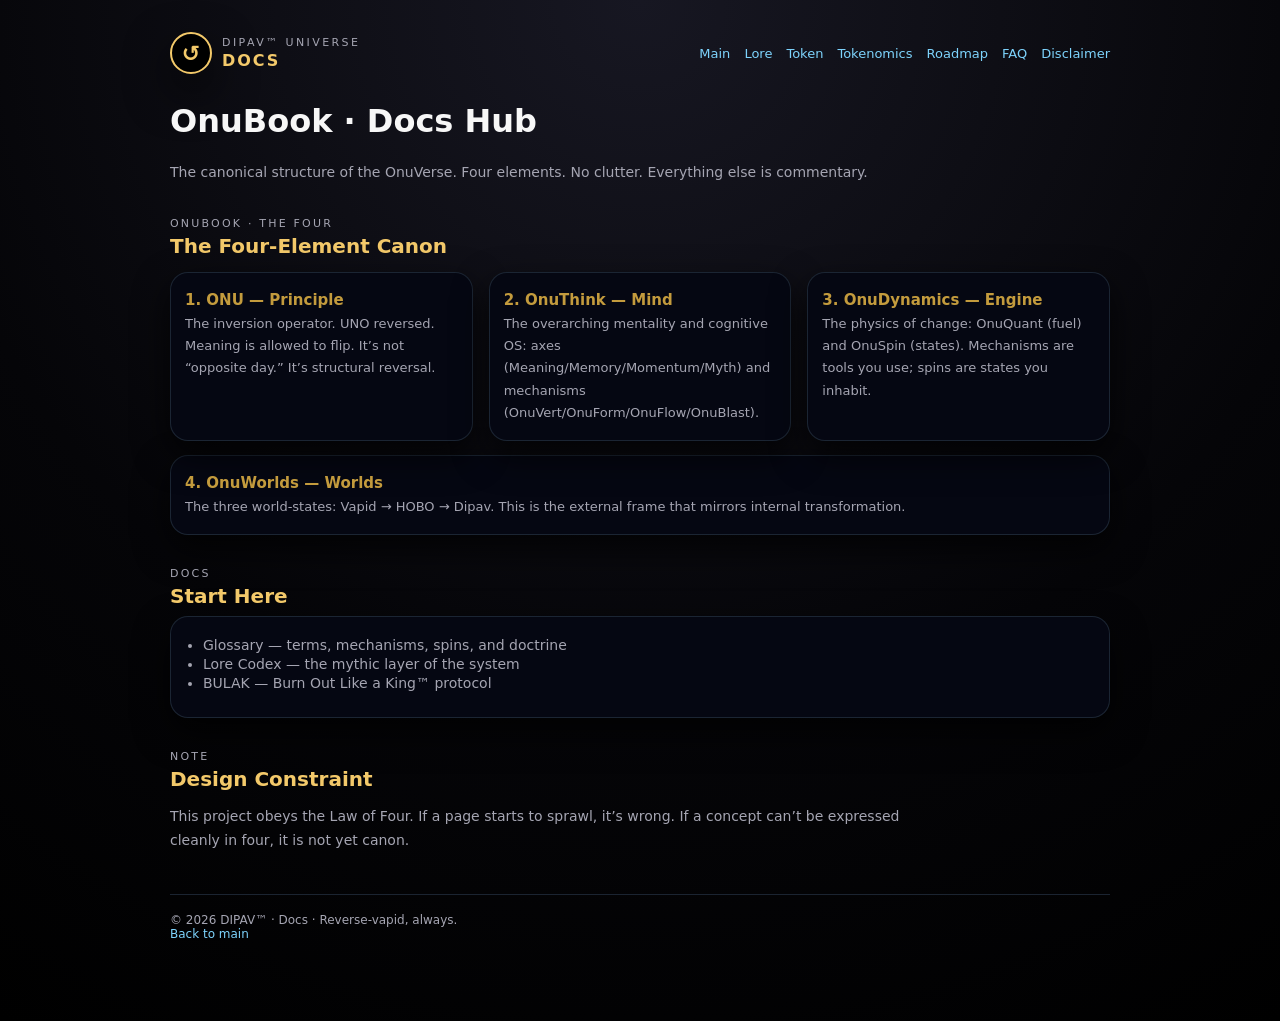
==== docs/index.html @ d59be0e9 "Create docs index.html" ====
<!DOCTYPE html>
<html lang="en">
<head>
  <meta charset="UTF-8" />
  <meta name="viewport" content="width=device-width, initial-scale=1" />

  <title>Docs · OnuBook · DIPAV</title>
  <meta
    name="description"
    content="OnuBook docs hub: the four-element canon of the OnuVerse—ONU, OnuThink, OnuDynamics, and OnuWorlds. Glossary and doctrine links."
  />

  <link rel="icon" href="/assets/favicon.ico" />
  <link rel="stylesheet" href="/css/styles.css" />
</head>

<body>
  <div class="page">
    <!-- HEADER -->
    <header>
      <div class="brand">
        <div class="logo-pill">↺</div>
        <div class="brand-text">
          <span>DIPAV™ UNIVERSE</span>
          <span>DOCS</span>
        </div>
      </div>

      <nav class="nav-link" aria-label="Primary">
        <a href="/index.html">Main</a>
        <a href="/lore.html">Lore</a>
        <a href="/token.html">Token</a>
        <a href="/tokenomics.html">Tokenomics</a>
        <a href="/roadmap.html">Roadmap</a>
        <a href="/faq.html">FAQ</a>
        <a href="/disclaimer.html">Disclaimer</a>
      </nav>
    </header>

    <main>
      <h1>OnuBook · Docs Hub</h1>
      <p class="subtitle">
        The canonical structure of the OnuVerse. Four elements. No clutter.
        Everything else is commentary.
      </p>

      <!-- OnuBook Four -->
      <section id="onubook">
        <div class="section-label">OnuBook · The Four</div>
        <h2>The Four-Element Canon</h2>

        <div class="grid">
          <div class="card">
            <h3>1. ONU — Principle</h3>
            <p>
              The inversion operator. UNO reversed. Meaning is allowed to flip.
              It’s not “opposite day.” It’s structural reversal.
            </p>
          </div>

          <div class="card">
            <h3>2. OnuThink — Mind</h3>
            <p>
              The overarching mentality and cognitive OS: axes (Meaning/Memory/Momentum/Myth)
              and mechanisms (OnuVert/OnuForm/OnuFlow/OnuBlast).
            </p>
          </div>

          <div class="card">
            <h3>3. OnuDynamics — Engine</h3>
            <p>
              The physics of change: OnuQuant (fuel) and OnuSpin (states).
              Mechanisms are tools you use; spins are states you inhabit.
            </p>
          </div>
        </div>

        <div class="card" style="margin-top:14px;">
          <h3>4. OnuWorlds — Worlds</h3>
          <p>
            The three world-states: Vapid → HOBO → Dipav.
            This is the external frame that mirrors internal transformation.
          </p>
        </div>
      </section>

      <!-- Navigation -->
      <section id="docs-nav">
        <div class="section-label">Docs</div>
        <h2>Start Here</h2>

        <div class="card">
          <ul>
            <li><a href="/docs/glossary.html">Glossary</a> — terms, mechanisms, spins, and doctrine</li>
            <li><a href="/lore.html">Lore Codex</a> — the mythic layer of the system</li>
            <li><a href="/bulak.html">BULAK</a> — Burn Out Like a King™ protocol</li>
          </ul>
        </div>
      </section>

      <!-- Note -->
      <section id="note">
        <div class="section-label">Note</div>
        <h2>Design Constraint</h2>
        <p>
          This project obeys the Law of Four. If a page starts to sprawl, it’s wrong.
          If a concept can’t be expressed cleanly in four, it is not yet canon.
        </p>
      </section>
    </main>

    <footer>
      © <span id="year"></span> DIPAV™ · Docs · Reverse-vapid, always.
      <br />
      <a href="/index.html">Back to main</a>
    </footer>
  </div>

  <script src="/js/main.js" defer></script>
</body>
</html>
---- css/styles.css ----
:root {
  --bg: #050508;
  --bg-soft: #0b0b12;
  --gold: #f3c96a;
  --gold-soft: #c39b3d;
  --text: #f7f7f7;
  --muted: #a5a5b2;
  --accent: #7dd3fc;
  --border-soft: 1px solid rgba(243, 201, 106, 0.16);
  --radius-lg: 18px;
  --radius-pill: 999px;
  --shadow-soft: 0 18px 45px rgba(0, 0, 0, 0.7);
}

* {
  box-sizing: border-box;
}

body {
  margin: 0;
  font-family: system-ui, -apple-system, BlinkMacSystemFont, "Segoe UI",
    Inter, sans-serif;
  background: radial-gradient(circle at top, #171722, #050508 60%, #000 100%);
  color: var(--text);
  -webkit-font-smoothing: antialiased;
}

a {
  color: inherit;
  text-decoration: none;
}

a:hover {
  text-decoration: underline;
}

.page {
  max-width: 980px;
  margin: 0 auto;
  padding: 32px 20px 80px;
}

/* Header */

header {
  display: flex;
  justify-content: space-between;
  align-items: center;
  gap: 12px;
  margin-bottom: 28px;
}

.brand {
  display: flex;
  align-items: center;
  gap: 10px;
}

.logo-pill {
  width: 42px;
  height: 42px;
  border-radius: 50%;
  background: #000;
  border: 2px solid var(--gold);
  display: flex;
  align-items: center;
  justify-content: center;
  font-size: 22px;
  font-weight: 800;
  color: var(--gold);
  box-shadow: var(--shadow-soft);
}

.brand-text {
  display: flex;
  flex-direction: column;
  gap: 2px;
}

.brand-text span:first-child {
  font-size: 11px;
  text-transform: uppercase;
  letter-spacing: 0.22em;
  color: var(--muted);
}

.brand-text span:last-child {
  font-size: 16px;
  font-weight: 600;
  letter-spacing: 0.12em;
  text-transform: uppercase;
  color: var(--gold);
}

/* Navigation */

.nav-link {
  display: flex;
  gap: 14px;
  align-items: center;
  font-size: 13px;
  color: var(--muted);
  flex-wrap: wrap;
}

.nav-link a {
  color: var(--accent);
  font-weight: 500;
}

.nav-link a:hover {
  text-decoration: underline;
}

/* Hero */

.hero {
  display: grid;
  grid-template-columns: minmax(0, 1.5fr) minmax(0, 1fr);
  gap: 26px;
  align-items: center;
  margin-bottom: 38px;
}

@media (max-width: 840px) {
  .hero {
    grid-template-columns: 1fr;
  }
}

.hero-main h1 {
  font-size: clamp(30px, 5vw, 40px);
  margin: 4px 0 10px;
  color: var(--gold);
  text-shadow: 0 0 22px rgba(243, 201, 106, 0.35);
}

.hero-main .tagline {
  font-size: 14px;
  color: var(--muted);
  max-width: 560px;
  line-height: 1.7;
}

.hero-main .tagline strong {
  color: var(--gold-soft);
  font-weight: 500;
}

.hero-actions {
  margin-top: 16px;
  display: flex;
  flex-wrap: wrap;
  gap: 10px;
}

/* Buttons */

.btn {
  padding: 9px 18px;
  border-radius: var(--radius-pill);
  font-size: 14px;
  font-weight: 500;
  display: inline-flex;
  align-items: center;
  justify-content: center;
  border: none;
  cursor: pointer;
  transition: 0.14s ease;
  white-space: nowrap;
}

.btn-primary {
  background: linear-gradient(135deg, #facc6b, #b8861b);
  color: #1a1306;
  box-shadow: var(--shadow-soft);
}

.btn-primary:hover {
  transform: translateY(-1px);
  box-shadow: 0 20px 40px rgba(0, 0, 0, 0.85);
}

.btn-ghost {
  background: rgba(11, 15, 28, 0.9);
  border: 1px solid rgba(148, 163, 184, 0.5);
  color: var(--muted);
}

.btn-ghost:hover {
  border-color: rgba(243, 201, 106, 0.6);
  background: rgba(15, 23, 42, 0.95);
}

.hero-footnote {
  margin-top: 10px;
  font-size: 12px;
  color: var(--muted);
  max-width: 460px;
}

/* Hero Card */

.hero-card {
  background: var(--bg-soft);
  border-radius: var(--radius-lg);
  padding: 18px 18px 16px;
  border: var(--border-soft);
  box-shadow: var(--shadow-soft);
  font-size: 13px;
}

.hero-card-label {
  font-size: 11px;
  text-transform: uppercase;
  letter-spacing: 0.2em;
  color: var(--muted);
  margin-bottom: 6px;
}

.hero-card-title {
  font-size: 15px;
  font-weight: 600;
  margin-bottom: 4px;
}

.hero-card-body {
  margin-top: 10px;
}

.addr {
  font-family: ui-monospace, SFMono-Regular, Menlo, Monaco, Consolas,
    "Liberation Mono", "Courier New", monospace;
  font-size: 12px;
  background: #000;
  border-radius: 9px;
  padding: 7px 10px;
  border: 1px solid rgba(243, 201, 106, 0.7);
  word-break: break-all;
  color: var(--gold);
}

.hero-card-meta {
  margin-top: 10px;
  color: var(--muted);
  font-size: 12px;
}

/* Sections */

section {
  margin-top: 32px;
}

.section-label {
  font-size: 11px;
  text-transform: uppercase;
  letter-spacing: 0.2em;
  color: var(--muted);
  margin-bottom: 4px;
}

h2 {
  font-size: 20px;
  margin: 4px 0 8px;
  color: var(--gold);
}

p {
  font-size: 14px;
  line-height: 1.7;
  color: var(--muted);
  max-width: 760px;
}

ul {
  padding-left: 18px;
  margin: 6px 0 10px;
}

li {
  font-size: 14px;
  color: var(--muted);
  margin-bottom: 3px;
}

/* Cards / Grid */

.grid {
  display: grid;
  grid-template-columns: repeat(3, minmax(0, 1fr));
  gap: 16px;
  margin-top: 14px;
}

@media (max-width: 880px) {
  .grid {
    grid-template-columns: 1fr;
  }
}

.card {
  background: #050712;
  border-radius: var(--radius-lg);
  border: 1px solid rgba(31, 41, 55, 0.9);
  padding: 14px 14px 16px;
  box-shadow: 0 14px 35px rgba(0, 0, 0, 0.75);
}

.card h3 {
  font-size: 15px;
  margin: 4px 0 4px;
  color: var(--gold-soft);
}

.card p {
  font-size: 13px;
  margin: 0;
}

.mono {
  font-family: ui-monospace, SFMono-Regular, Menlo, Monaco, Consolas,
    "Liberation Mono", "Courier New", monospace;
}

/* Footer */

footer {
  margin-top: 42px;
  padding-top: 18px;
  border-top: 1px solid rgba(31, 41, 55, 0.9);
  font-size: 12px;
  color: var(--muted);
}

footer a {
  color: var(--accent);
}
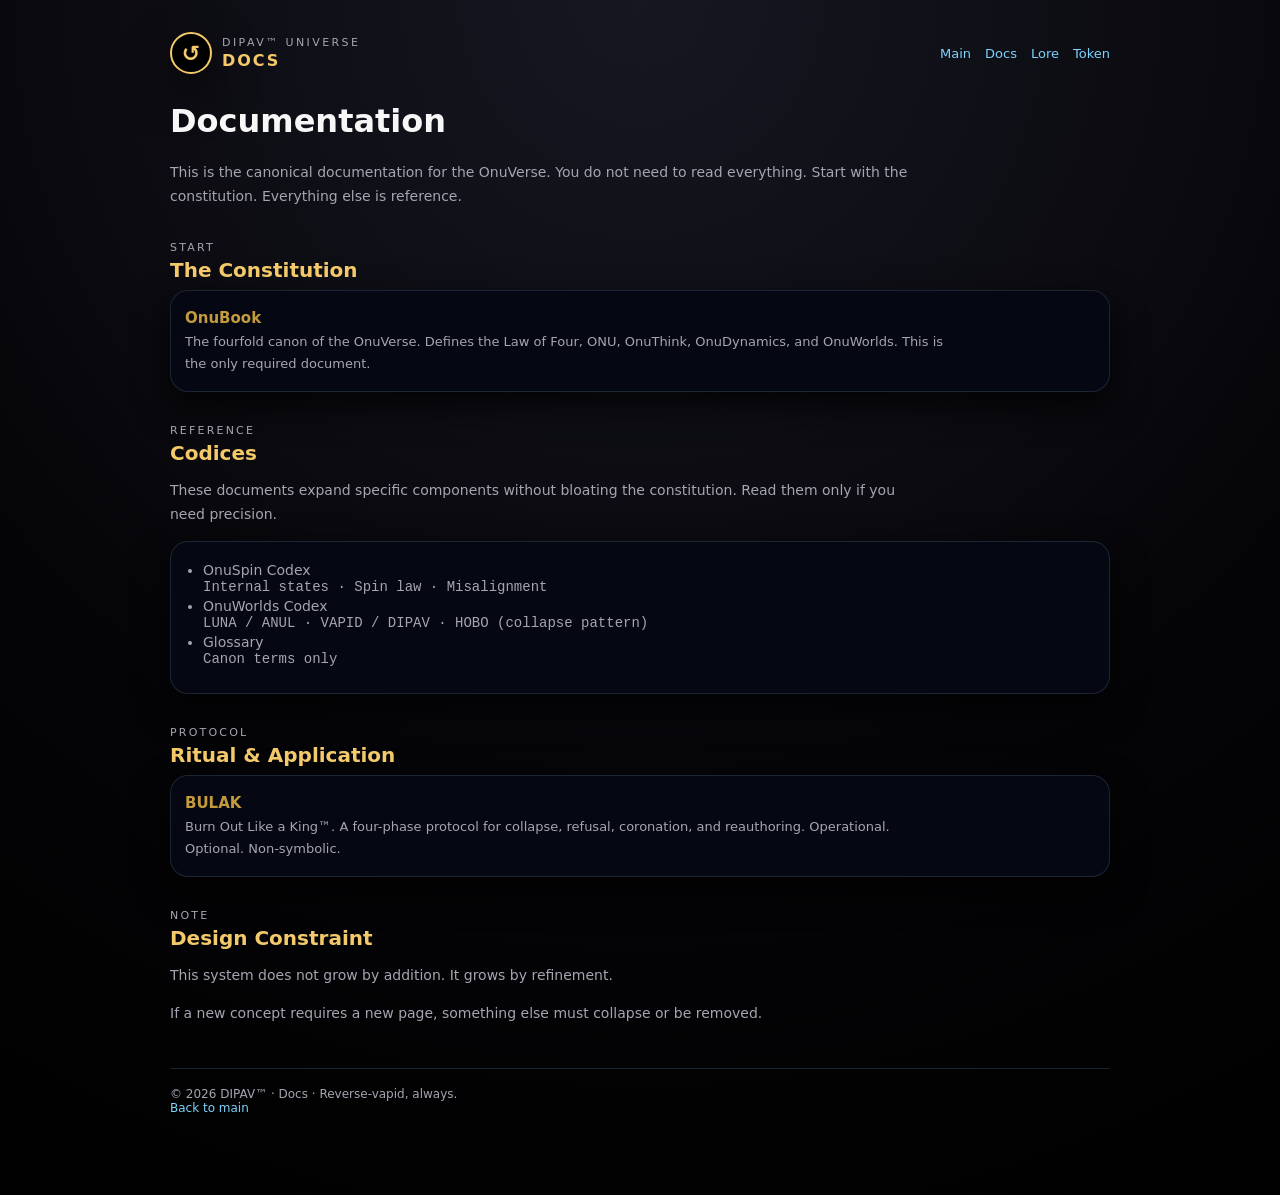
==== commit e8c3d33e: "Update index.html v2" ====
--- a/docs/index.html
+++ b/docs/index.html
@@ -7,7 +7,7 @@
   <title>Docs · OnuBook · DIPAV</title>
   <meta
     name="description"
-    content="OnuBook docs hub: the four-element canon of the OnuVerse—ONU, OnuThink, OnuDynamics, and OnuWorlds. Glossary and doctrine links."
+    content="OnuBook documentation hub. Start with the fourfold canon, then explore codices for spins, worlds, glossary, and protocols."
   />
 
   <link rel="icon" href="/assets/favicon.ico" />
@@ -28,83 +28,101 @@
 
       <nav class="nav-link" aria-label="Primary">
         <a href="/index.html">Main</a>
+        <a href="/docs/index.html">Docs</a>
         <a href="/lore.html">Lore</a>
         <a href="/token.html">Token</a>
-        <a href="/tokenomics.html">Tokenomics</a>
-        <a href="/roadmap.html">Roadmap</a>
-        <a href="/faq.html">FAQ</a>
-        <a href="/disclaimer.html">Disclaimer</a>
       </nav>
     </header>
 
     <main>
-      <h1>OnuBook · Docs Hub</h1>
+      <h1>Documentation</h1>
       <p class="subtitle">
-        The canonical structure of the OnuVerse. Four elements. No clutter.
-        Everything else is commentary.
+        This is the canonical documentation for the OnuVerse.
+        You do not need to read everything.
+        Start with the constitution. Everything else is reference.
       </p>
 
-      <!-- OnuBook Four -->
-      <section id="onubook">
-        <div class="section-label">OnuBook · The Four</div>
-        <h2>The Four-Element Canon</h2>
+      <!-- START -->
+      <section id="start">
+        <div class="section-label">Start</div>
+        <h2>The Constitution</h2>
 
-        <div class="grid">
-          <div class="card">
-            <h3>1. ONU — Principle</h3>
-            <p>
-              The inversion operator. UNO reversed. Meaning is allowed to flip.
-              It’s not “opposite day.” It’s structural reversal.
-            </p>
-          </div>
-
-          <div class="card">
-            <h3>2. OnuThink — Mind</h3>
-            <p>
-              The overarching mentality and cognitive OS: axes (Meaning/Memory/Momentum/Myth)
-              and mechanisms (OnuVert/OnuForm/OnuFlow/OnuBlast).
-            </p>
-          </div>
-
-          <div class="card">
-            <h3>3. OnuDynamics — Engine</h3>
-            <p>
-              The physics of change: OnuQuant (fuel) and OnuSpin (states).
-              Mechanisms are tools you use; spins are states you inhabit.
-            </p>
-          </div>
-        </div>
-
-        <div class="card" style="margin-top:14px;">
-          <h3>4. OnuWorlds — Worlds</h3>
+        <div class="card">
+          <h3>
+            <a href="/docs/onubook.html">OnuBook</a>
+          </h3>
           <p>
-            The three world-states: Vapid → HOBO → Dipav.
-            This is the external frame that mirrors internal transformation.
+            The fourfold canon of the OnuVerse.
+            Defines the Law of Four, ONU, OnuThink, OnuDynamics, and OnuWorlds.
+            This is the only required document.
           </p>
         </div>
       </section>
 
-      <!-- Navigation -->
-      <section id="docs-nav">
-        <div class="section-label">Docs</div>
-        <h2>Start Here</h2>
+      <!-- CODEX -->
+      <section id="codices">
+        <div class="section-label">Reference</div>
+        <h2>Codices</h2>
+
+        <p>
+          These documents expand specific components without bloating the constitution.
+          Read them only if you need precision.
+        </p>
 
         <div class="card">
           <ul>
-            <li><a href="/docs/glossary.html">Glossary</a> — terms, mechanisms, spins, and doctrine</li>
-            <li><a href="/lore.html">Lore Codex</a> — the mythic layer of the system</li>
-            <li><a href="/bulak.html">BULAK</a> — Burn Out Like a King™ protocol</li>
+            <li>
+              <a href="/docs/onuspins.html">OnuSpin Codex</a><br />
+              <span class="mono">
+                Internal states · Spin law · Misalignment
+              </span>
+            </li>
+            <li>
+              <a href="/docs/onuworlds.html">OnuWorlds Codex</a><br />
+              <span class="mono">
+                LUNA / ANUL · VAPID / DIPAV · HOBO (collapse pattern)
+              </span>
+            </li>
+            <li>
+              <a href="/docs/glossary.html">Glossary</a><br />
+              <span class="mono">
+                Canon terms only
+              </span>
+            </li>
           </ul>
         </div>
       </section>
 
-      <!-- Note -->
+      <!-- PROTOCOL -->
+      <section id="protocols">
+        <div class="section-label">Protocol</div>
+        <h2>Ritual & Application</h2>
+
+        <div class="card">
+          <h3>
+            <a href="/bulak.html">BULAK</a>
+          </h3>
+          <p>
+            Burn Out Like a King™.
+            A four-phase protocol for collapse, refusal, coronation, and reauthoring.
+            Operational. Optional. Non-symbolic.
+          </p>
+        </div>
+      </section>
+
+      <!-- NOTE -->
       <section id="note">
         <div class="section-label">Note</div>
         <h2>Design Constraint</h2>
+
         <p>
-          This project obeys the Law of Four. If a page starts to sprawl, it’s wrong.
-          If a concept can’t be expressed cleanly in four, it is not yet canon.
+          This system does not grow by addition.
+          It grows by refinement.
+        </p>
+
+        <p>
+          If a new concept requires a new page,
+          something else must collapse or be removed.
         </p>
       </section>
     </main>
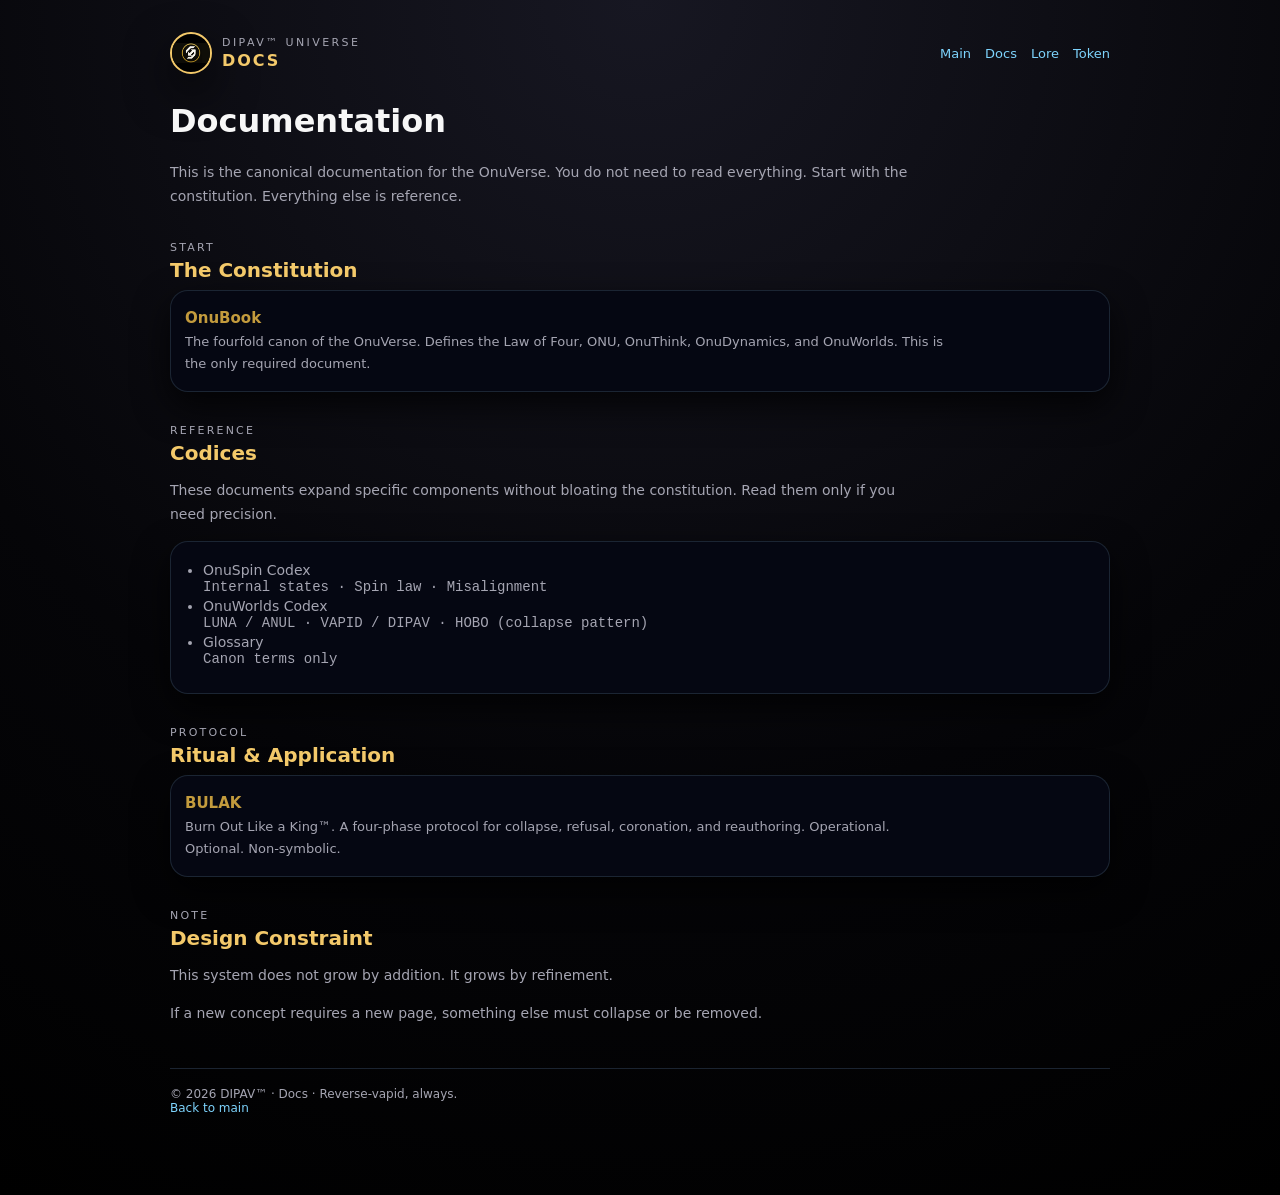
==== commit 88913f28: "Update index.html s" ====
--- a/docs/index.html
+++ b/docs/index.html
@@ -19,7 +19,9 @@
     <!-- HEADER -->
     <header>
       <div class="brand">
-        <div class="logo-pill">↺</div>
+<div class="logo-pill">
+  <img src="/assets/og.png" alt="Onu sigil" />
+</div>
         <div class="brand-text">
           <span>DIPAV™ UNIVERSE</span>
           <span>DOCS</span>
--- a/css/styles.css
+++ b/css/styles.css
@@ -336,3 +336,9 @@
 footer a {
   color: var(--accent);
 }
+.logo-pill img {
+  width: 100%;
+  height: 100%;
+  object-fit: contain;
+  border-radius: 50%;
+}
